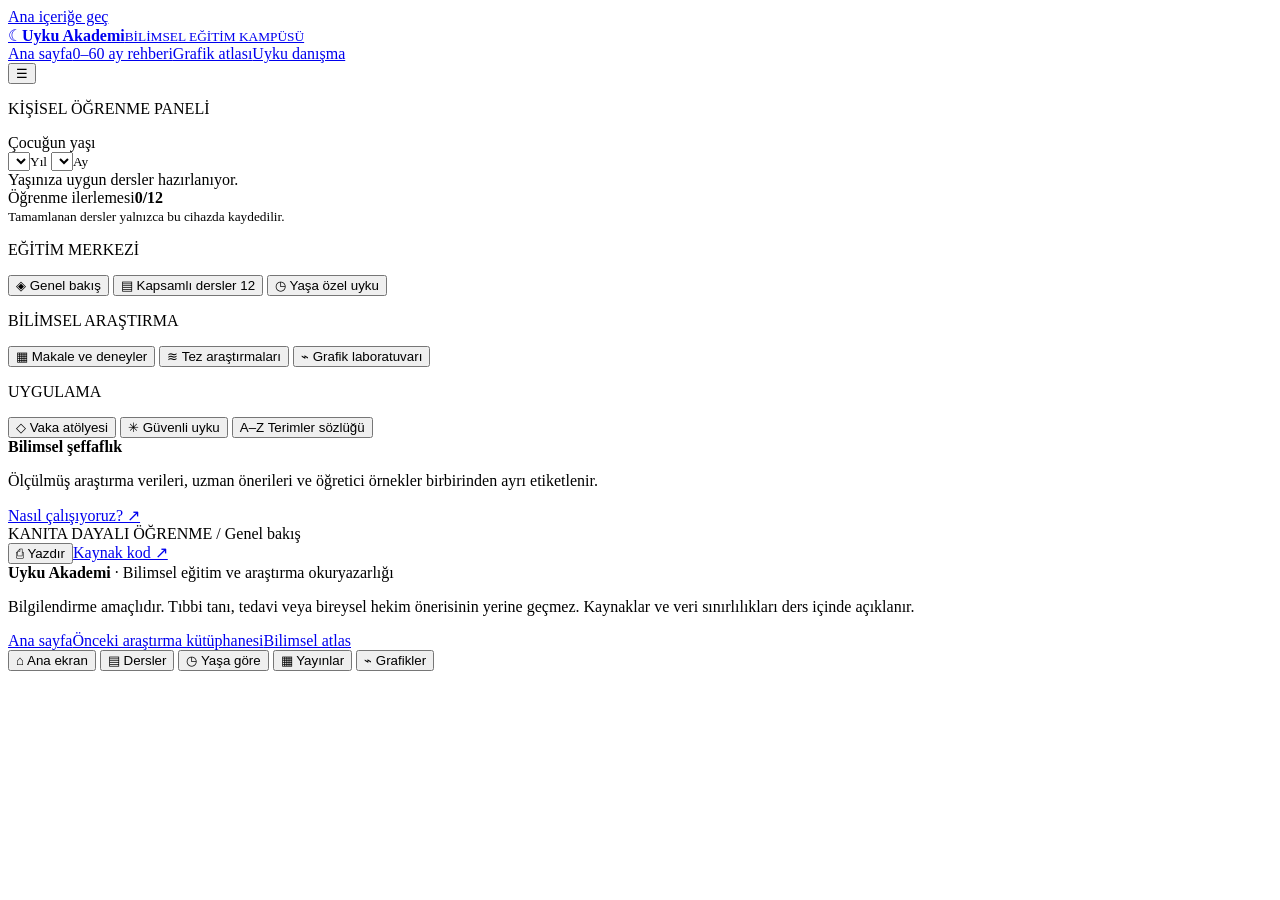
==== akademi.html @ 30a5fabc "Create accessible scientific sleep academy app shell and navigation" ====
<!doctype html>
<html lang="tr">
<head>
<meta charset="utf-8">
<meta name="viewport" content="width=device-width,initial-scale=1">
<meta name="theme-color" content="#153c49">
<meta name="description" content="Uyku Akademi: 0–60 ay bilimsel bebek ve çocuk uyku eğitimi. Yaşa özel dersler, deneyler, tezler, kaynaklı veri grafikleri ve uygulama laboratuvarı.">
<title>Uyku Akademi | Bilimsel Eğitim Kampüsü</title>
<link rel="stylesheet" href="assets/akademi.css">
<script src="assets/akademi.js" defer></script>
</head>
<body>
<a href="#main" class="skip">Ana içeriğe geç</a>
<header class="site-header">
 <div class="header-inner">
  <a class="brand" href="index.html" aria-label="Uyku Akademi ana sayfa"><span class="brand-emblem" aria-hidden="true">☾</span><span><strong>Uyku Akademi</strong><small>BİLİMSEL EĞİTİM KAMPÜSÜ</small></span></a>
  <nav class="header-links" aria-label="Diğer sayfalar"><a href="index.html">Ana sayfa</a><a href="yas-egitimi.html">0–60 ay rehberi</a><a href="atlas.html">Grafik atlası</a><a href="danisma.html">Uyku danışma</a></nav>
  <button class="mobile-menu btn-icon" id="menuToggle" type="button" aria-controls="sidePanel" aria-expanded="false" aria-label="Eğitim menüsünü aç">☰</button>
 </div>
</header>
<div class="site-shell">
 <aside class="sidebar" id="sidePanel">
  <div class="sidebar-in">
   <p class="eyebrow">KİŞİSEL ÖĞRENME PANELİ</p>
   <label for="ageYears" class="field-label">Çocuğun yaşı</label>
   <div class="age-inputs">
    <span><select id="ageYears" aria-label="Yıl seçiniz"></select><small>Yıl</small></span>
    <span><select id="ageMonths" aria-label="Ay seçiniz"></select><small>Ay</small></span>
   </div>
   <div class="age-result" id="ageSummary" aria-live="polite">Yaşınıza uygun dersler hazırlanıyor.</div>
   <div class="progress-card">
    <div class="between"><span>Öğrenme ilerlemesi</span><b id="progressText">0/12</b></div>
    <div class="progress-track"><div id="progressFill"></div></div>
    <small>Tamamlanan dersler yalnızca bu cihazda kaydedilir.</small>
   </div>
   <div class="side-nav" role="navigation" aria-label="Eğitim kampüsü bölümleri">
    <p class="side-label">EĞİTİM MERKEZİ</p>
    <button class="side-link active" data-view="home" type="button"><span class="nav-icon">◈</span> Genel bakış</button>
    <button class="side-link" data-view="courses" type="button"><span class="nav-icon">▤</span> Kapsamlı dersler <span class="side-count">12</span></button>
    <button class="side-link" data-view="age" type="button"><span class="nav-icon">◷</span> Yaşa özel uyku</button>
    <p class="side-label">BİLİMSEL ARAŞTIRMA</p>
    <button class="side-link" data-view="papers" type="button"><span class="nav-icon">▦</span> Makale ve deneyler</button>
    <button class="side-link" data-view="theses" type="button"><span class="nav-icon">≋</span> Tez araştırmaları</button>
    <button class="side-link" data-view="lab" type="button"><span class="nav-icon">⌁</span> Grafik laboratuvarı</button>
    <p class="side-label">UYGULAMA</p>
    <button class="side-link" data-view="cases" type="button"><span class="nav-icon">◇</span> Vaka atölyesi</button>
    <button class="side-link" data-view="safety" type="button"><span class="nav-icon">✳</span> Güvenli uyku</button>
    <button class="side-link" data-view="glossary" type="button"><span class="nav-icon">A–Z</span> Terimler sözlüğü</button>
   </div>
   <div class="sidebar-help"><b>Bilimsel şeffaflık</b><p>Ölçülmüş araştırma verileri, uzman önerileri ve öğretici örnekler birbirinden ayrı etiketlenir.</p><a href="#bilimsel-ilkeler" id="principlesLink">Nasıl çalışıyoruz? ↗</a></div>
  </div>
 </aside>
 <main class="main" id="main" tabindex="-1">
  <div class="topbar">
   <div><span class="topbar-dot"></span> KANITA DAYALI ÖĞRENME <span class="topbar-sep">/</span> <span id="crumb">Genel bakış</span></div>
   <div class="topbar-actions"><button type="button" id="printPage" class="text-action" title="Görünen bölümü yazdır">⎙ Yazdır</button><a class="text-action" href="https://github.com/Serdarza/uyku-akademi" target="_blank" rel="noopener noreferrer">Kaynak kod ↗</a></div>
  </div>
  <div id="content" aria-live="polite"></div>
  <footer class="footer"><div><strong>Uyku Akademi</strong> · Bilimsel eğitim ve araştırma okuryazarlığı</div><p>Bilgilendirme amaçlıdır. Tıbbi tanı, tedavi veya bireysel hekim önerisinin yerine geçmez. Kaynaklar ve veri sınırlılıkları ders içinde açıklanır.</p><div class="footer-links"><a href="index.html">Ana sayfa</a><a href="makale-akademisi.html">Önceki araştırma kütüphanesi</a><a href="atlas.html">Bilimsel atlas</a></div></footer>
 </main>
</div>
<div class="mobile-bottom" aria-label="Hızlı erişim">
<button data-view="home" type="button">⌂ <span>Ana ekran</span></button>
<button data-view="courses" type="button">▤ <span>Dersler</span></button>
<button data-view="age" type="button">◷ <span>Yaşa göre</span></button>
<button data-view="papers" type="button">▦ <span>Yayınlar</span></button>
<button data-view="lab" type="button">⌁ <span>Grafikler</span></button>
</div>
<noscript>Bu eğitim uygulamasının etkileşimli bölümlerini kullanmak için JavaScript açık olmalıdır. <a href="index.html">Ana sayfaya dönün.</a></noscript>
</body>
</html>
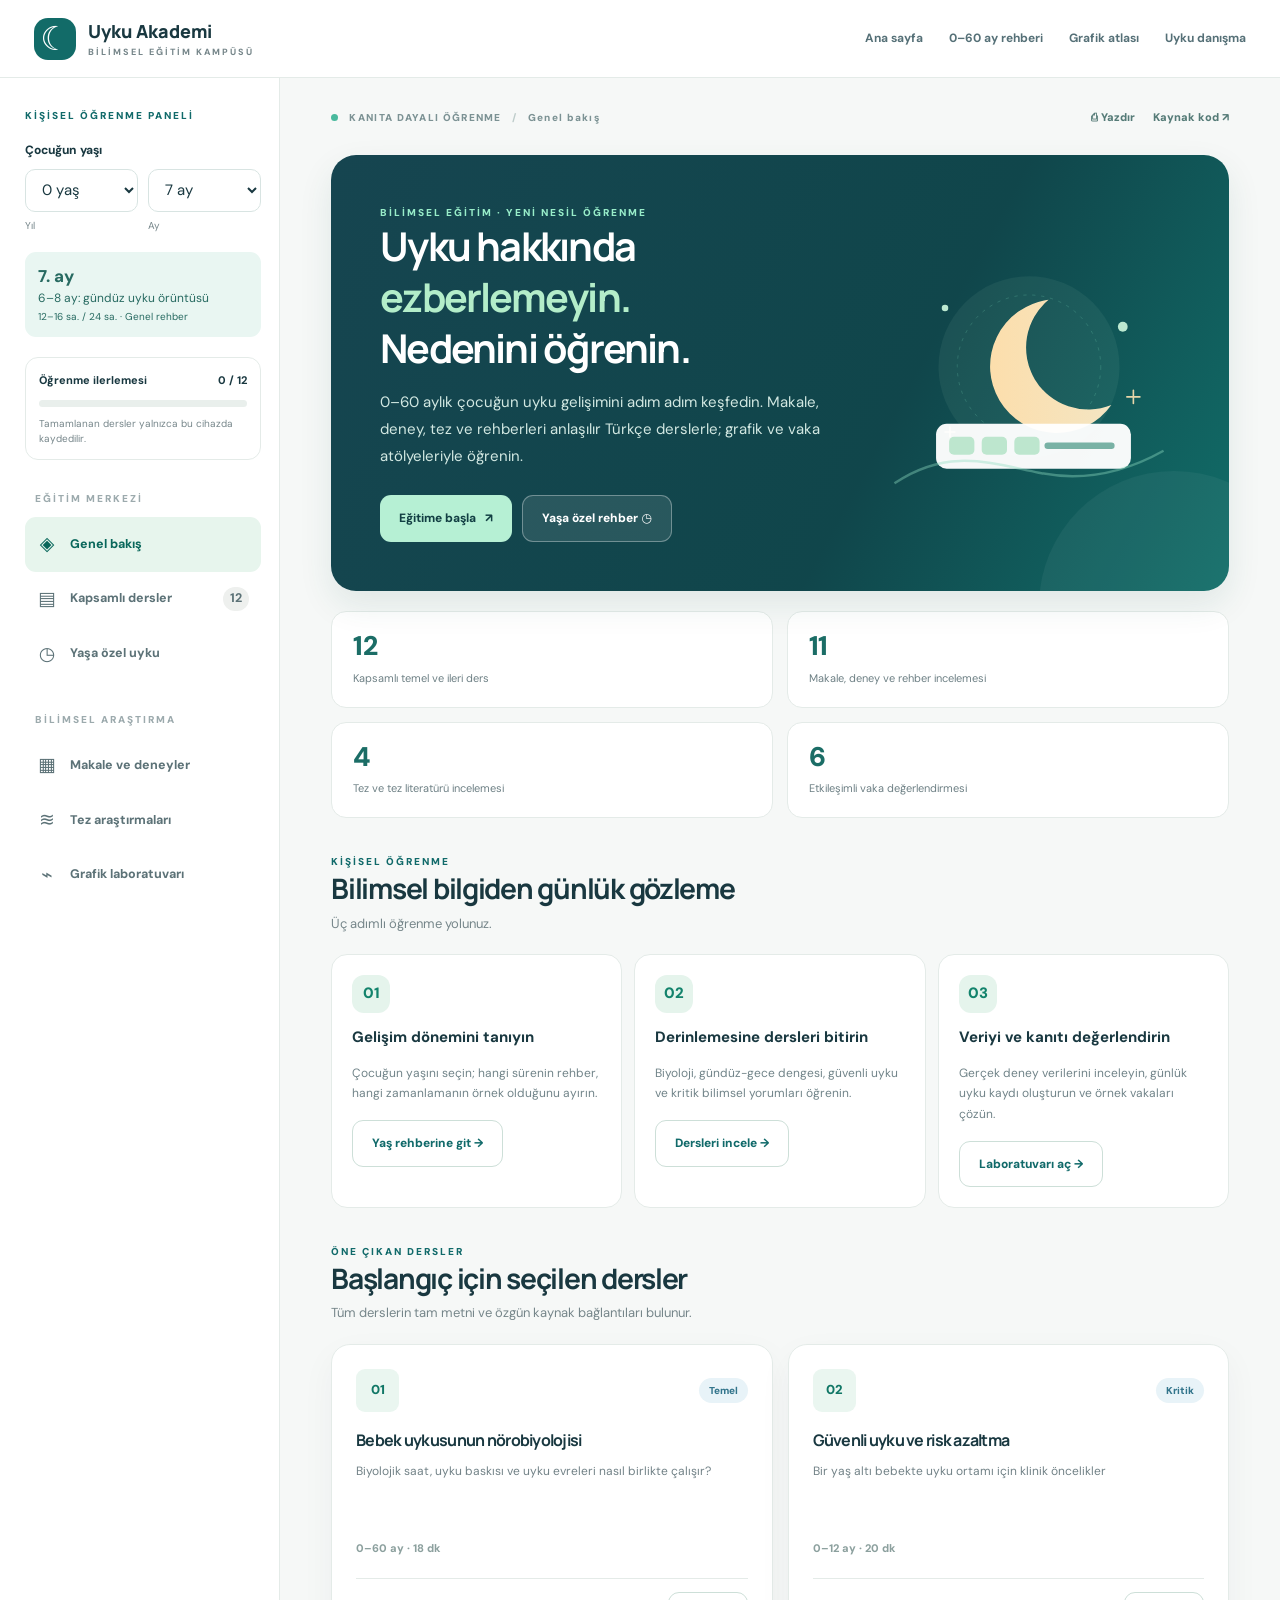
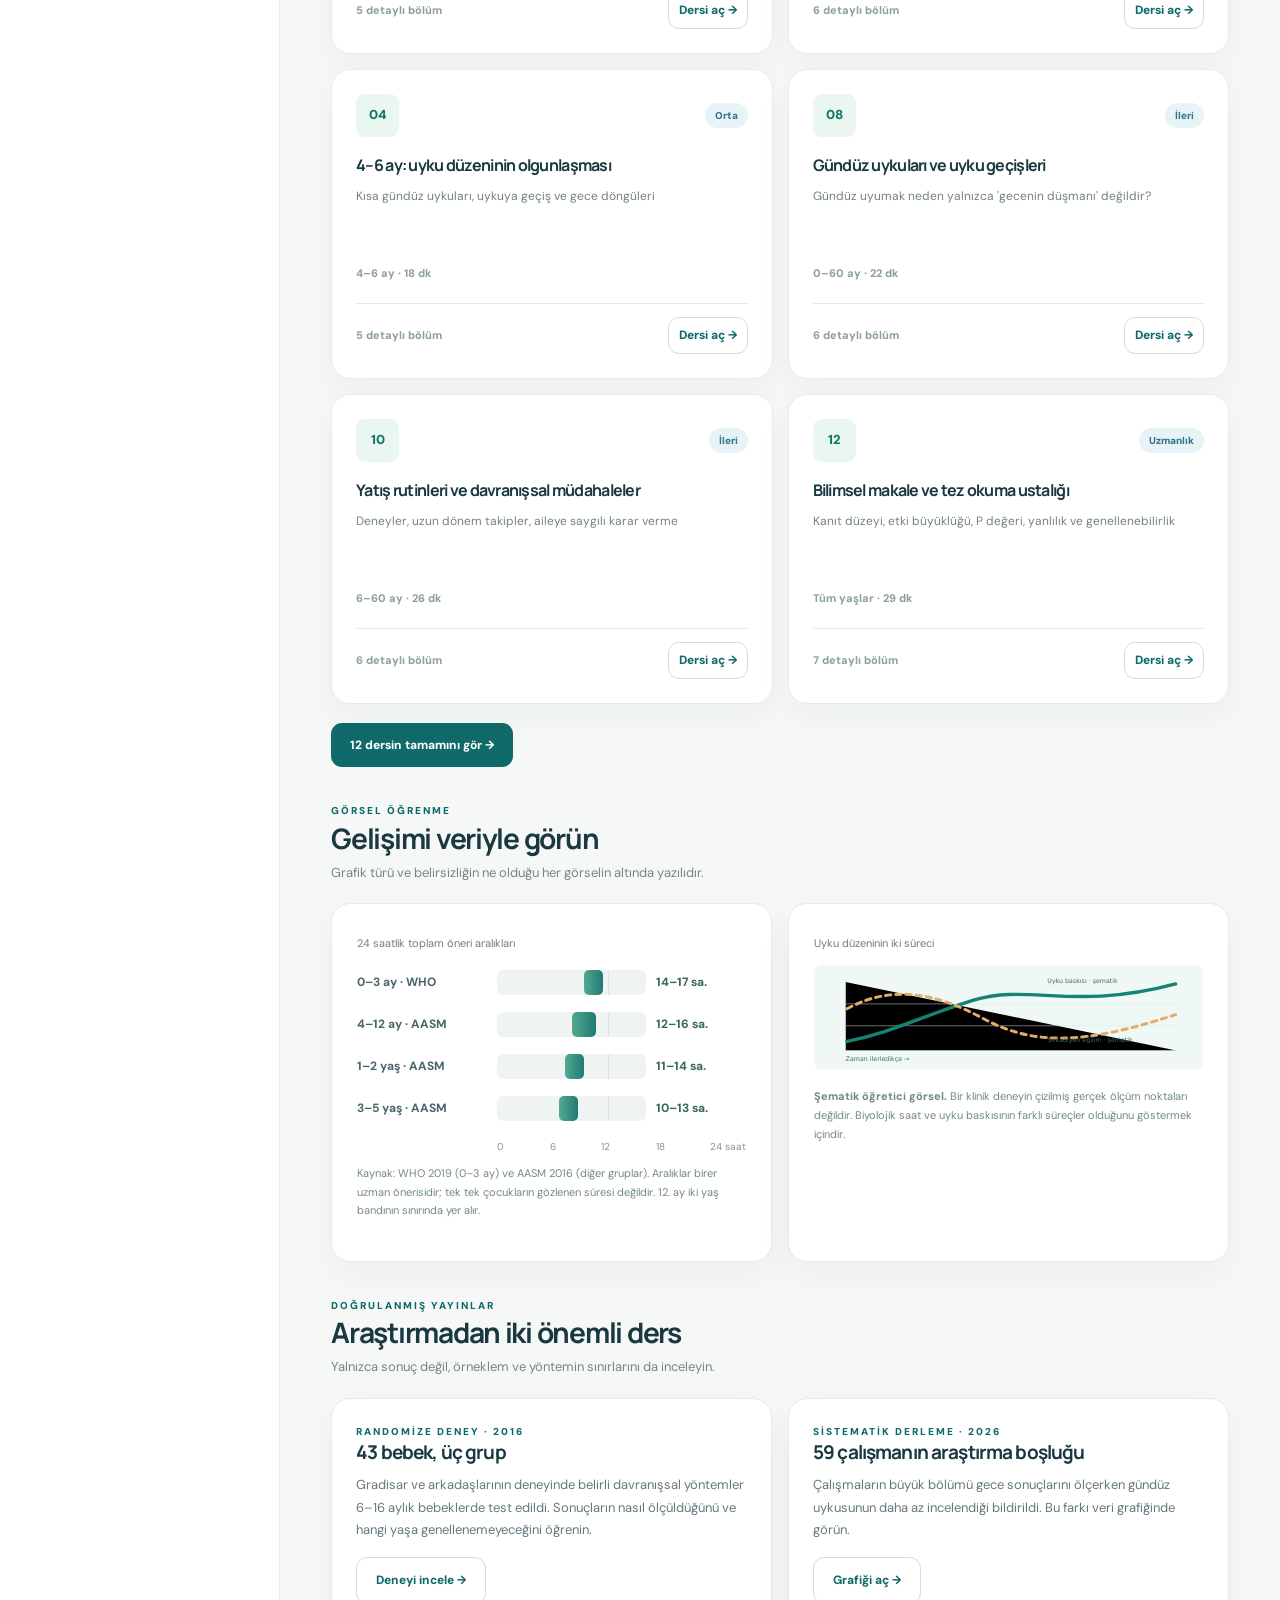
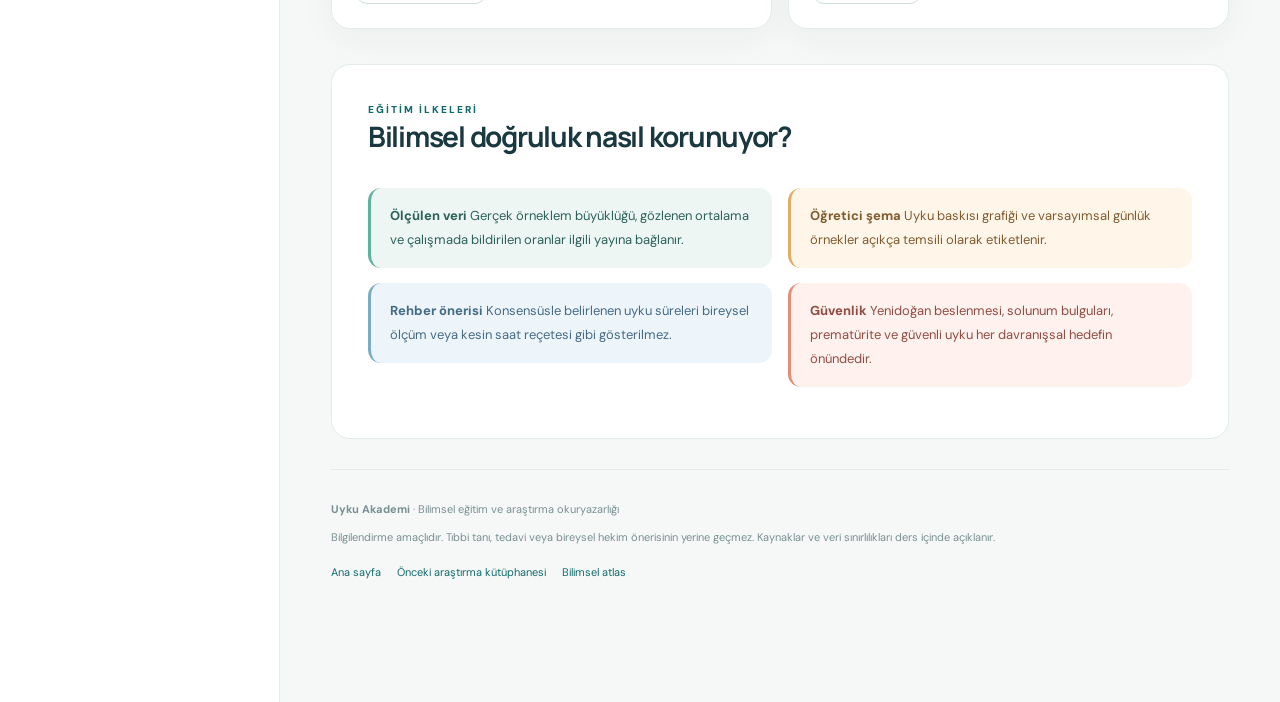
==== commit 15fc6915: "Load source-grounded curriculum before academy UI application" ====
--- a/akademi.html
+++ b/akademi.html
@@ -7,6 +7,7 @@
 <meta name="description" content="Uyku Akademi: 0–60 ay bilimsel bebek ve çocuk uyku eğitimi. Yaşa özel dersler, deneyler, tezler, kaynaklı veri grafikleri ve uygulama laboratuvarı.">
 <title>Uyku Akademi | Bilimsel Eğitim Kampüsü</title>
 <link rel="stylesheet" href="assets/akademi.css">
+<script src="assets/akademi-data.js" defer></script>
 <script src="assets/akademi.js" defer></script>
 </head>
 <body>
--- a/assets/akademi.css
+++ b/assets/akademi.css
@@ -0,0 +1,9 @@
+@import url('https://fonts.googleapis.com/css2?family=DM+Sans:wght@400;500;600;700;800&family=Manrope:wght@400;500;600;700;800&display=swap');
+:root{--bg:#f6f8f7;--surface:#fff;--ink:#193840;--body:#4c6269;--muted:#76868a;--primary:#116a6a;--primarydark:#0c4b4c;--mint:#e7f6ef;--aqua:#eff8f8;--border:#e4ebe8;--gold:#e0a34f;--rose:#f9edeb;--shadow:0 12px 35px rgba(17,54,59,.045);--radius:19px}
+*{box-sizing:border-box}html{scroll-behavior:smooth}body{margin:0;min-height:100vh;background:var(--bg);color:var(--ink);font:15px/1.72 'DM Sans',system-ui,-apple-system,sans-serif}button,input,select,textarea{font:inherit}button{cursor:pointer}a{color:var(--primary)}a:hover{color:var(--primarydark)}h1,h2,h3,h4{font-family:Manrope,'DM Sans',sans-serif;letter-spacing:-.045em;line-height:1.28}h1{font-size:clamp(31px,3.1vw,46px);margin:0 0 16px}h2{font-size:clamp(23px,2.2vw,29px);margin:0 0 14px}h3{font-size:19px;margin:0 0 10px}h4{font-size:16px;margin:0 0 9px}p{margin:9px 0 16px}strong,b{font-weight:750}.skip{position:absolute;top:-100px;left:12px;z-index:100;padding:12px;background:#fff}.skip:focus{top:10px}.site-header{height:78px;background:white;border-bottom:1px solid var(--border);position:sticky;top:0;z-index:40}.header-inner{height:100%;max-width:1680px;margin:auto;display:flex;align-items:center;justify-content:space-between;padding:0 34px;gap:20px}.brand{display:flex;align-items:center;gap:12px;color:var(--ink);text-decoration:none}.brand-emblem{display:grid;place-items:center;width:42px;height:42px;border-radius:14px;background:#126b68;color:white;font-size:33px;line-height:1}.brand strong,.brand small{display:block;line-height:1.25}.brand strong{font:800 18px Manrope}.brand small{font-size:9px;letter-spacing:2px;font-weight:800;color:var(--muted);margin-top:4px}.header-links{display:flex;gap:26px}.header-links a{color:#557077;text-decoration:none;font-size:12px;font-weight:700}.header-links a:hover{color:var(--primary)}.mobile-menu{display:none}.site-shell{max-width:1680px;margin:auto;display:grid;grid-template-columns:280px minmax(0,1fr);min-height:calc(100vh - 78px)}.sidebar{border-right:1px solid var(--border);background:#fff}.sidebar-in{position:sticky;top:79px;max-height:calc(100vh - 80px);overflow-y:auto;padding:28px 18px 28px 25px;scrollbar-width:thin}.eyebrow,.side-label,.kicker{font-size:10px;letter-spacing:2px;font-weight:850;text-transform:uppercase;color:var(--primary)}.eyebrow{margin:0 0 16px}.side-label{color:#9caaad;margin:30px 10px 10px}.field-label{font-size:12px;font-weight:800;display:block;margin-bottom:8px}.age-inputs{display:flex;gap:10px}.age-inputs span{flex:1}.age-inputs select,.input,.select,.textarea{width:100%;background:#fff;border:1px solid #d8e4e2;border-radius:10px;min-height:43px;padding:9px 12px;color:var(--ink)}.age-inputs small{font-size:10px;color:var(--muted)}select:focus,input:focus,textarea:focus,button:focus-visible,a:focus-visible{outline:3px solid #8dd2bb;outline-offset:2px}.age-result{margin-top:14px;padding:12px 13px;background:#e9f6f2;border-radius:11px;color:#276a61;font-size:12px;line-height:1.5}.age-result b{font-size:17px}.progress-card{margin-top:20px;border:1px solid var(--border);border-radius:13px;padding:13px}.between{display:flex;align-items:center;justify-content:space-between;gap:8px}.progress-card .between{font-size:11px;font-weight:800}.progress-card small{display:block;color:var(--muted);font-size:10px;margin-top:9px;line-height:1.5}.progress-track{height:7px;background:#e9efec;border-radius:20px;overflow:hidden;margin-top:10px}.progress-track>div{height:100%;width:0;background:#198877;border-radius:20px;transition:width .25s}.side-link{display:flex;width:100%;background:transparent;border:0;border-radius:11px;padding:11px 12px;color:#5c7277;text-align:left;align-items:center;gap:13px;font-size:12.5px;font-weight:750;transition:.15s}.side-link:hover{background:#f4f8f7}.side-link.active{background:#e7f5ed;color:#09675b}.nav-icon{font-size:19px;font-weight:500;width:20px;text-align:center}.side-count{margin-left:auto;background:#eef0ee;padding:1px 7px;border-radius:20px}.sidebar-help{border-radius:14px;background:#f5f8f6;border:1px solid var(--border);margin:28px 5px 4px;padding:17px;font-size:11px}.sidebar-help p{color:var(--muted)}.sidebar-help a{font-weight:800;text-decoration:none}.main{min-width:0;padding:0 clamp(22px,4vw,64px)}.topbar{padding:27px 0 25px;display:flex;align-items:center;justify-content:space-between;gap:15px;color:#7c9294;font-size:10px;letter-spacing:1.3px;font-weight:850}.topbar-dot{display:inline-block;width:7px;height:7px;border-radius:50%;background:#49b99d;margin-right:8px}.topbar-sep{padding:0 7px;color:#bdccca}.topbar-actions{display:flex;gap:18px}.text-action{border:0;background:none;font-size:11px;letter-spacing:0;text-decoration:none;color:#557b77;padding:3px 0}.hero{position:relative;display:grid;grid-template-columns:minmax(0,1.2fr) minmax(240px,.8fr);gap:25px;overflow:hidden;border-radius:25px;background:linear-gradient(118deg,#164550,#10464b 62%,#116d68);min-height:340px;padding:clamp(27px,4vw,49px);color:white;box-shadow:0 14px 34px #194e4c19}.hero .kicker{color:#98edc9}.hero h1{max-width:680px}.hero p{color:#d2e8e2;max-width:610px;line-height:1.8}.hero-buttons{display:flex;flex-wrap:wrap;gap:10px;margin-top:25px}.btn{border:0;border-radius:11px;display:inline-flex;justify-content:center;align-items:center;gap:9px;padding:12px 19px;font-weight:800;font-size:12px;min-height:44px;transition:transform .1s,background .15s;text-decoration:none}.btn:hover{transform:translateY(-1px)}.btn-primary{background:#b6f0d4;color:#123f43}.btn-light{background:#ffffff19;color:white;border:1px solid #ffffff55}.btn-dark{background:var(--primary);color:white}.btn-line{border:1px solid #cddfd8;color:var(--primary);background:white}.hero-art{display:flex;align-items:center;justify-content:center;position:relative;min-height:230px}.hero-art svg{width:min(100%,350px);height:auto}.hero .circle-deco{position:absolute;width:270px;height:270px;right:-80px;bottom:-150px;background:#ffffff0c;border-radius:50%}.section{margin:35px 0}.section-heading{display:flex;align-items:end;justify-content:space-between;gap:16px;margin:0 0 19px}.section-heading p{color:var(--muted);margin:6px 0 0;font-size:13px}.section-heading h2{margin:0}.view-caption{color:var(--muted);font-size:13px;max-width:900px}.cards{display:grid;grid-template-columns:repeat(3,minmax(0,1fr));gap:15px}.card,.paper-card,.reading-panel,.chart-panel,.mini-card,.question-card{background:white;border:1px solid var(--border);border-radius:var(--radius);box-shadow:var(--shadow)}.card{padding:24px;position:relative;min-width:0;transition:border-color .15s,transform .15s}.card:hover{border-color:#aad1c6;transform:translateY(-2px)}.course-num{display:inline-flex;border-radius:9px;align-items:center;justify-content:center;width:43px;height:43px;background:#eaf6f0;color:#117766;font-size:13px;font-weight:850}.course-card h3{font-size:16px;margin:18px 0 10px}.course-card p{font-size:12px;color:#728287;line-height:1.85;min-height:63px}.course-foot{border-top:1px solid var(--border);margin-top:20px;padding-top:13px;display:flex;justify-content:space-between;align-items:center}.course-foot .btn{padding:7px 10px;min-height:34px}.tag{display:inline-block;background:#eaf5ef;color:#166f62;border-radius:100px;font-size:10px;font-weight:850;padding:4px 10px}.tag.amber{background:#fbf1dc;color:#946325}.tag.blue{background:#e8f3f8;color:#33758c}.tag.rose{background:#fdf0eb;color:#af6658}.card-kicker{font-size:11px;color:#8ca09e;font-weight:800}.mini-metrics{display:grid;grid-template-columns:repeat(4,minmax(0,1fr));gap:14px;margin-top:20px}.metric{background:white;border:1px solid var(--border);border-radius:15px;padding:19px 21px}.metric .num{font-size:27px;line-height:1.1;color:#1b6d66;font-weight:850;letter-spacing:-.6px}.metric .label{font-size:11px;color:#6e8085;margin-top:8px}.content-card{background:white;border:1px solid var(--border);border-radius:var(--radius);padding:clamp(18px,2.8vw,36px);margin-bottom:17px}.content-card>h2{margin-top:0}.lead{font-size:15px;color:#596d72;line-height:1.95}.notice{border-radius:13px;padding:16px 19px;background:#edf6f3;color:#2c6259;font-size:13px;line-height:1.85;border-left:3px solid #60b19d;margin:15px 0}.notice.warning{background:#fff6e9;border-color:#e4ac65;color:#805b2e}.notice.danger{background:#fff1ed;border-color:#e38c78;color:#914c43}.notice.info{background:#eef5fa;border-color:#79acc5;color:#456b85}.split{display:grid;grid-template-columns:repeat(2,minmax(0,1fr));gap:16px}.reading-panel{padding:24px;min-width:0}.reading-panel p{font-size:13px;color:#65797f}.list-clean{list-style:none;padding:0;margin:10px 0}.list-clean li{padding:8px 0 8px 22px;position:relative;font-size:13px;color:#526b71}.list-clean li:before{content:'✓';position:absolute;left:1px;color:#22927c;font-weight:850}.section-intro{font-size:13px;line-height:1.9;color:#6f8184}.lesson-layout{display:grid;grid-template-columns:minmax(0,1fr) 240px;gap:23px}.reading-body{min-width:0}.reading-body p{font-size:14px;color:#536b70;line-height:2}.reading-body h3{font-size:20px;margin:30px 0 12px}.reading-body h4{margin:18px 0 10px}.reader-section{padding-top:15px;margin:18px 0 30px;border-top:1px solid var(--border)}.reader-aside{position:sticky;top:104px;align-self:start}.toc{border-radius:15px;background:white;border:1px solid var(--border);padding:18px}.toc h4{font-size:12px;margin:0 0 12px}.toc a{display:block;text-decoration:none;font-size:12px;color:#668086;padding:8px 0;border-top:1px solid #f0f3f2}.toc a:hover{color:var(--primary)}.source-link{display:flex;align-items:center;justify-content:space-between;gap:12px;border:1px solid var(--border);border-radius:10px;padding:12px 15px;text-decoration:none;font-size:12px;font-weight:750;background:white;margin:8px 0}.source-link:hover{background:#f5fbf8}.crumb-link{border:0;background:none;font-weight:750;font-size:12px;color:var(--primary);padding:0;margin-bottom:17px}.article-meta{display:flex;flex-wrap:wrap;gap:10px;align-items:center;font-size:11px;color:#72868a;margin:8px 0 17px}.article-meta>span{padding:4px 0}.explain-item{padding:19px 0;border-top:1px solid var(--border)}.explain-item:first-child{border:0}.explain-item h3{font-size:17px}.explain-item p{font-size:13px;line-height:1.94;color:#587077}.reading-tools{display:flex;gap:10px;flex-wrap:wrap;margin-top:24px}.visual-card{overflow:hidden;border-radius:17px;padding:20px;background:#edf6f3;margin:20px 0}.visual-card svg{width:100%;height:auto;display:block;max-height:270px}.chart-panel{padding:25px}.chart-panel .caption,.caption{font-size:11px;color:#73888a;line-height:1.7}.chart-row{display:grid;grid-template-columns:130px 1fr 90px;align-items:center;gap:10px;margin:17px 0}.chart-row label{font-size:12px;font-weight:700;color:#47656b}.bar-bg{height:20px;background:#e9f1ef;border-radius:6px;position:relative;overflow:hidden}.bar-fill{height:100%;background:#298a7a;border-radius:6px}.bar-fill.gold{background:#d7ae72}.bar-fill.blue{background:#6aa7b3}.chart-row b{font-size:12px;color:#38665c}.axis{display:flex;justify-content:space-between;font-size:10px;color:#829795;margin-left:140px}.range-bg{height:25px;border-radius:6px;background:repeating-linear-gradient(90deg,#eff4f2 0,#eff4f2 24.7%,#d9e7e2 24.8%,#d9e7e2 25%);position:relative;overflow:hidden}.range-mark{height:100%;position:absolute;top:0;border-radius:5px;background:linear-gradient(90deg,#55a992,#207a73)}.study-card{padding:25px;border:1px solid var(--border);background:white;border-radius:17px;margin:16px 0}.study-card h3{font-size:19px;margin:10px 0}.study-card .study-meta{display:flex;gap:8px;flex-wrap:wrap;color:#778a90;font-size:11px;margin-bottom:13px}.study-card .study-intro{color:#5b7077;font-size:13px;line-height:1.85}.study-card details{border-top:1px solid var(--border);padding:12px 0}.study-card summary{cursor:pointer;font-size:13px;font-weight:850}.study-card details p{font-size:13px;color:#536c72}.tagline{margin:5px 0 12px;font-size:11px;color:#6b807e}.study-foot{display:flex;justify-content:space-between;gap:12px;align-items:center;flex-wrap:wrap;margin-top:12px}.study-foot a{font-size:12px;font-weight:800}.filters{display:flex;gap:10px;flex-wrap:wrap;align-items:center}.filters .input{flex:1;min-width:170px}.filters .select{width:auto;min-width:190px}.pill-note{font-size:10px;color:#758987}.step-list{display:grid;grid-template-columns:repeat(3,minmax(0,1fr));gap:12px}.step-item{border:1px solid var(--border);padding:20px;border-radius:16px;background:white}.step-item strong{display:block;margin:12px 0;font-size:15px}.step-item p{font-size:12px;color:#718489}.step-index{display:inline-grid;place-items:center;width:38px;height:38px;border-radius:12px;background:#e5f4ec;color:#13836c;font-weight:850}.tabs{display:flex;gap:7px;flex-wrap:wrap;margin:0 0 18px}.tabs button{padding:9px 15px;border:1px solid var(--border);background:white;border-radius:10px;font-size:12px;color:#577378;font-weight:750}.tabs button.active{background:#1b756d;color:white;border-color:#1b756d}.quiz-options button{display:block;width:100%;text-align:left;margin:8px 0;border-radius:10px;border:1px solid #d9e7e4;padding:11px 14px;background:white;color:#44666b;font-size:12px}.quiz-options button:hover{background:#eef8f3}.quiz-options button.active{border-color:#137967;background:#e4f4ed}.quiz-feedback{padding:14px;background:#eff8f3;border-radius:10px;margin-top:11px;font-size:12px;color:#265a54}.case-controls{display:grid;grid-template-columns:repeat(2,minmax(0,1fr));gap:10px}.case-controls label{font-size:12px;font-weight:800;display:block}.case-controls select{margin-top:7px}.dialog-result{margin:20px 0;border:1px solid var(--border);border-radius:15px;overflow:hidden}.dialog-result .item{padding:20px;border-bottom:1px solid var(--border)}.dialog-result .item:last-child{border:0}.item h3{font-size:15px}.item p{font-size:13px;line-height:1.9;color:#627b7b}.article-callout{background:#fbfaf5;border:1px solid #efe6d6;border-radius:17px;padding:24px;margin:16px 0}.article-callout h3{font-size:18px}.mini-tag{display:block;font-weight:800;color:#207d6e;font-size:10px;letter-spacing:1.3px}.age-timeline{display:grid;grid-template-columns:repeat(5,minmax(0,1fr));gap:5px}.age-timeline button{border:1px solid #dfebe7;background:white;border-radius:9px;padding:12px 5px;color:#42746e;font-size:11px;font-weight:850}.age-timeline button.active{background:#1c7e71;color:white}.data-status{display:flex;gap:8px;align-items:center;font-size:11px;color:#4b8972;font-weight:800}.data-status:before{content:'';width:7px;height:7px;background:#4cba94;border-radius:50%}.inline-svg{max-width:100%;height:auto}.form-grid{display:grid;grid-template-columns:repeat(3,minmax(0,1fr));gap:12px}.form-grid label{font-size:12px;font-weight:800}.form-grid input,.form-grid select{display:block;margin-top:7px;width:100%;border:1px solid #d9e5e1;padding:11px 12px;border-radius:10px;background:white}.log-table{width:100%;border-collapse:collapse;font-size:12px}.log-table th,.log-table td{text-align:left;border-bottom:1px solid var(--border);padding:12px 10px}.log-table th{color:#6f8588}.empty-state{padding:35px 20px;text-align:center;background:#f3f8f6;border-radius:15px;color:#65817e}.glossary-item{padding:17px 0;border-top:1px solid var(--border)}.glossary-item b{display:block;font-size:15px}.glossary-item p{font-size:12px;color:#647a7f}.faq{border:1px solid var(--border);border-radius:12px;padding:16px 18px;background:white;margin:9px 0}.faq summary{cursor:pointer;font-weight:800;font-size:13px}.faq p{font-size:13px;color:#62787e}.result-meter{height:16px;background:#eaf0ec;border-radius:99px;position:relative;margin:24px 0 7px}.result-meter .expected{position:absolute;top:0;height:100%;background:#a6dcc9;border-radius:99px}.result-meter .recorded{position:absolute;top:-7px;width:4px;height:30px;background:#1e6473;z-index:1;border-radius:4px}.source-footnote{color:#718889;font-size:11px}.footer{border-top:1px solid var(--border);padding:30px 0 120px;color:#799092;font-size:11px;margin-top:30px}.footer p{font-size:11px}.footer-links{display:flex;gap:16px;flex-wrap:wrap}.footer-links a{font-size:11px;text-decoration:none}.mobile-bottom{display:none}.hidden{display:none!important}.mt0{margin-top:0}.mt12{margin-top:12px}.mt20{margin-top:20px}.mb0{margin-bottom:0}.mb20{margin-bottom:20px}.text-small{font-size:12px!important}.muted{color:var(--muted)}.divider{height:1px;background:var(--border);margin:22px 0}.badge-source{display:inline-flex;padding:5px 10px;border-radius:10px;background:#f6f2e7;color:#866c42;font-size:10px;font-weight:850}.muted-link{font-size:12px;font-weight:800;text-decoration:none}.chart-legend{display:flex;gap:16px;flex-wrap:wrap;font-size:11px;color:#738887}.chart-legend i{display:inline-block;width:11px;height:11px;border-radius:3px;margin-right:5px}.btn-icon{border:0;border-radius:10px;background:#e9f5ed;color:#146a5b;padding:9px 12px;font-size:20px}.foot-note{border-top:1px solid var(--border);padding-top:15px;font-size:11px;color:#728685;margin-top:20px}
+@media(max-width:1300px){.cards{grid-template-columns:repeat(2,minmax(0,1fr))}.mini-metrics{grid-template-columns:repeat(2,minmax(0,1fr))}.hero{grid-template-columns:1.2fr .8fr}}
+@media(max-width:1050px){.header-links{display:none}.site-shell{grid-template-columns:232px minmax(0,1fr)}.sidebar-in{padding:21px 12px}.main{padding:0 20px}.hero{padding:28px}.hero-art{opacity:.85}.lesson-layout{grid-template-columns:1fr}.reader-aside{position:static;order:-1}.toc{display:none}}
+@media(max-width:770px){.site-header{height:65px}.header-inner{padding:0 16px}.brand strong{font-size:16px}.brand small{font-size:8px}.mobile-menu{display:block}.site-shell{display:block}.sidebar{display:none;position:fixed;z-index:50;top:65px;bottom:60px;left:0;width:min(90vw,350px);overflow:auto;box-shadow:8px 0 30px #163e3922}.sidebar.open{display:block}.sidebar-in{position:static;max-height:none}.main{padding:0 15px}.topbar{padding:20px 0;font-size:9px}.topbar-actions{gap:12px}.hero{grid-template-columns:1fr;padding:27px 24px;min-height:0}.hero-art{display:none}.hero h1{font-size:31px}.hero p{font-size:13px}.cards{grid-template-columns:1fr}.mini-metrics{grid-template-columns:repeat(2,minmax(0,1fr))}.split{grid-template-columns:1fr}.step-list{grid-template-columns:1fr}.section{margin:25px 0}.chart-row{grid-template-columns:83px 1fr 50px;gap:7px}.chart-row label,.chart-row b{font-size:10px}.axis{margin-left:89px}.form-grid{grid-template-columns:1fr}.case-controls{grid-template-columns:1fr}.age-timeline{grid-template-columns:repeat(5,minmax(0,1fr))}.mobile-bottom{display:grid;grid-template-columns:repeat(5,1fr);position:fixed;z-index:35;bottom:0;left:0;right:0;height:62px;background:white;border-top:1px solid var(--border);box-shadow:0 -4px 18px #23494510}.mobile-bottom button{border:0;background:white;color:#78908b;font-weight:800;font-size:18px;padding:5px 2px 4px}.mobile-bottom button span{display:block;font-size:9px}.mobile-bottom button.active{color:#176d62}.footer{padding-bottom:110px}}
+@media(max-width:390px){.topbar-actions a{display:none}.mini-metrics{grid-template-columns:1fr}.hero h1{font-size:27px}}
+@media print{.site-header,.sidebar,.mobile-bottom,.topbar-actions,.btn,.reading-tools,.toc{display:none!important}.site-shell{display:block}.main{padding:0}.content-card,.card{box-shadow:none;break-inside:avoid}.hero{color:black;background:white;border:1px solid #ccc}.hero p{color:#444}body{background:white}.footer{padding-bottom:0}}
+@media(prefers-reduced-motion:reduce){*{scroll-behavior:auto!important;transition:none!important}}
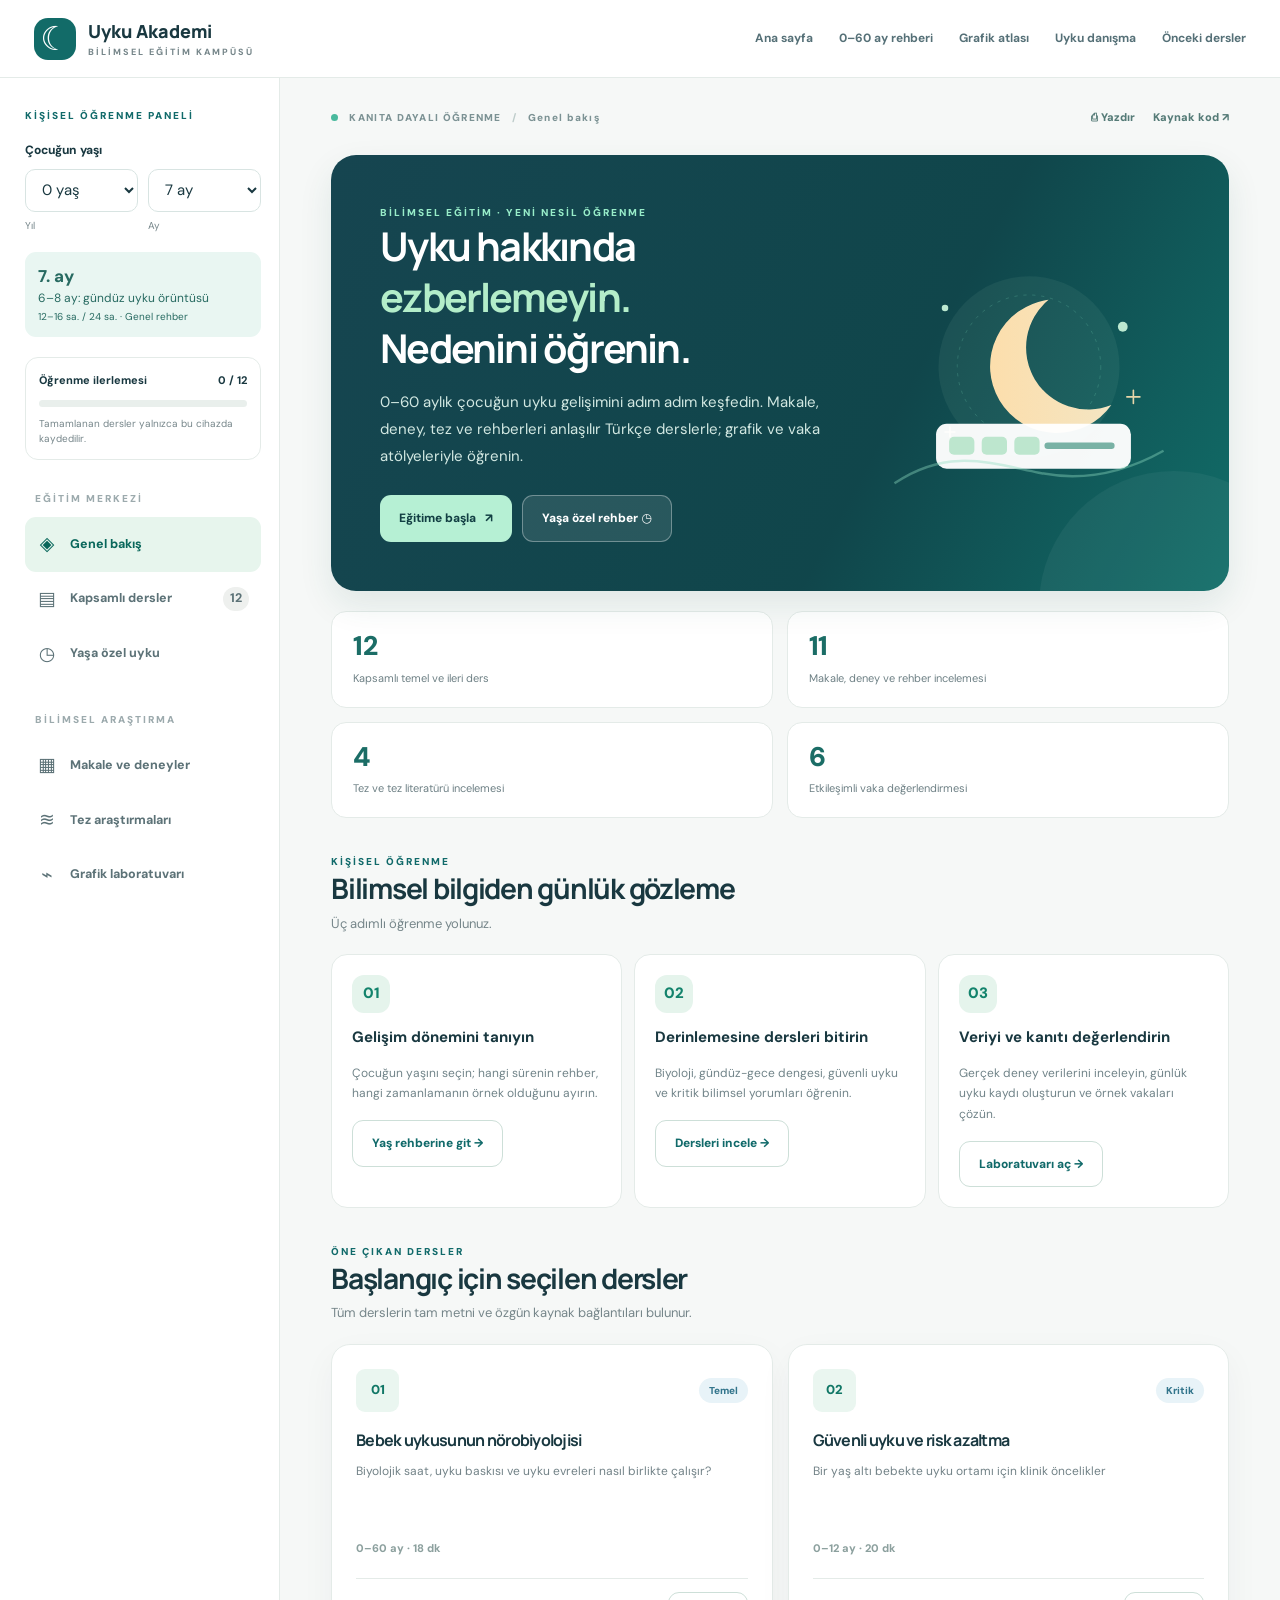
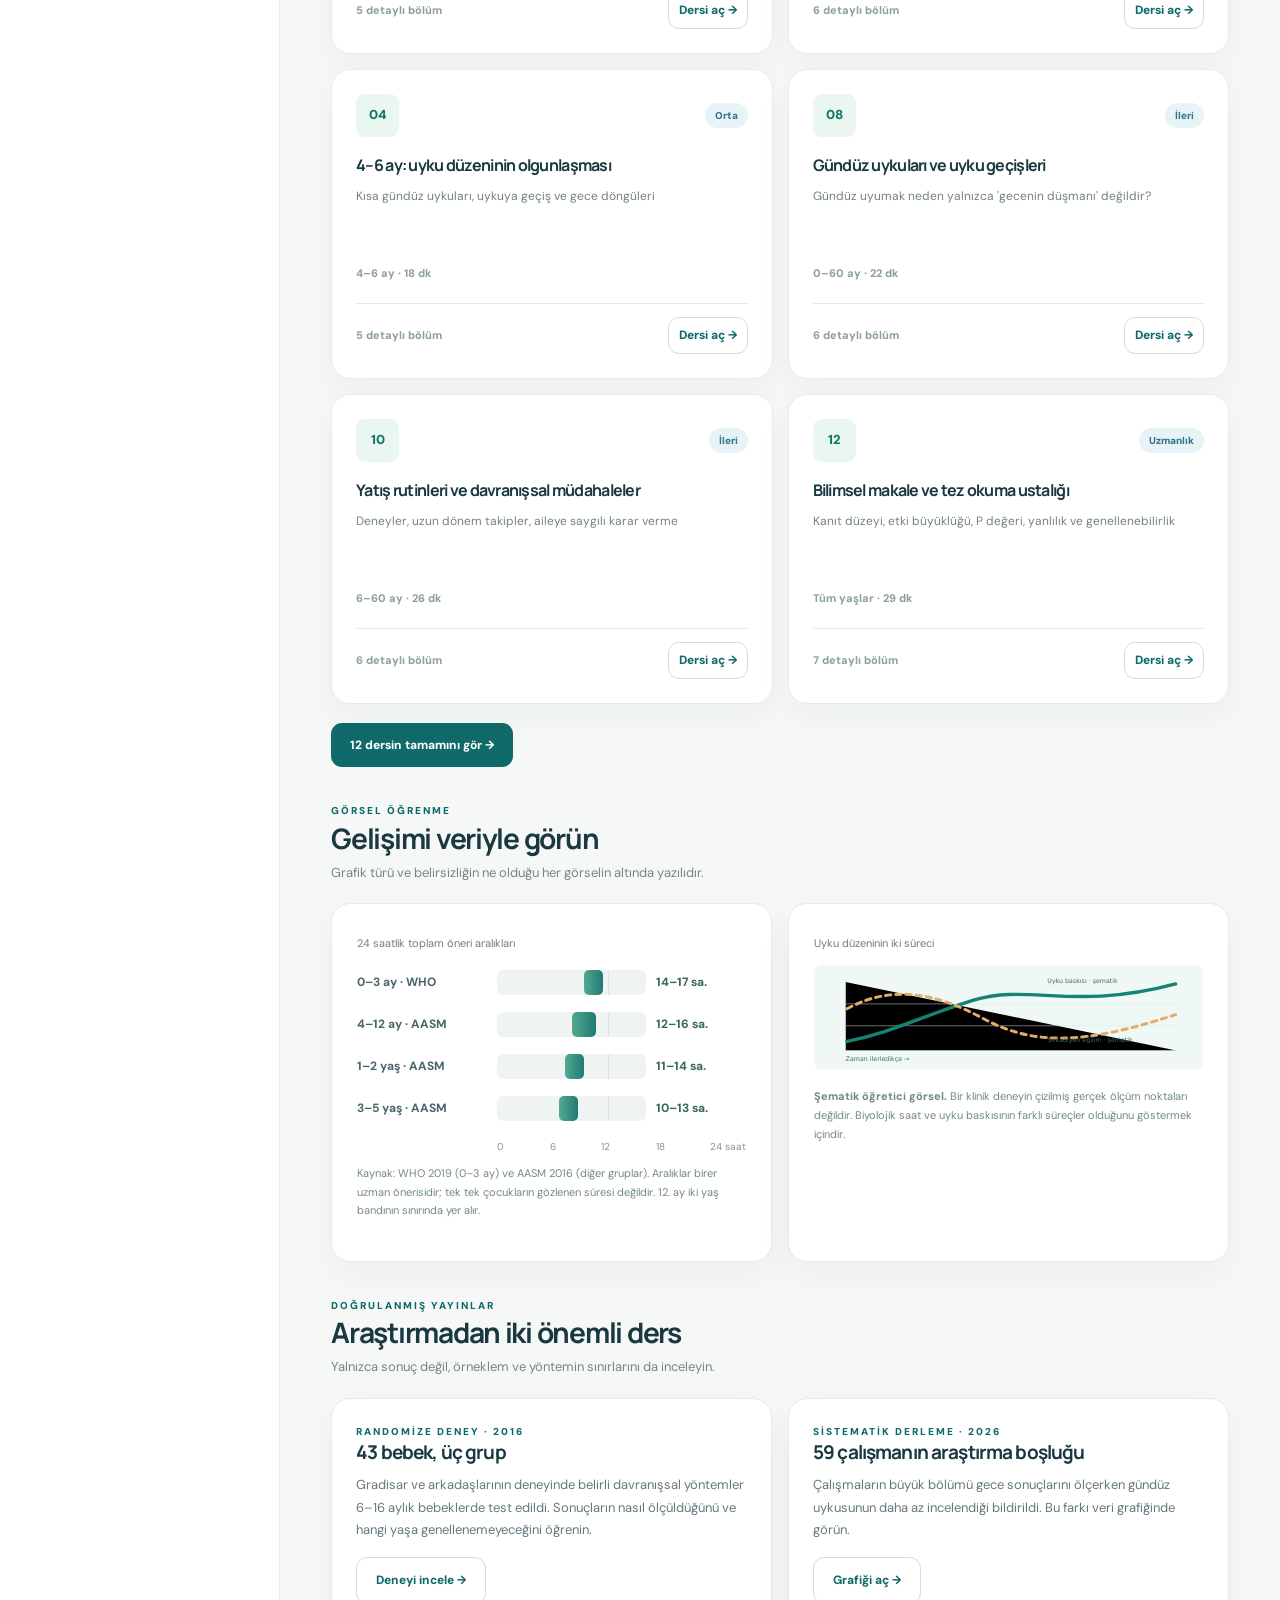
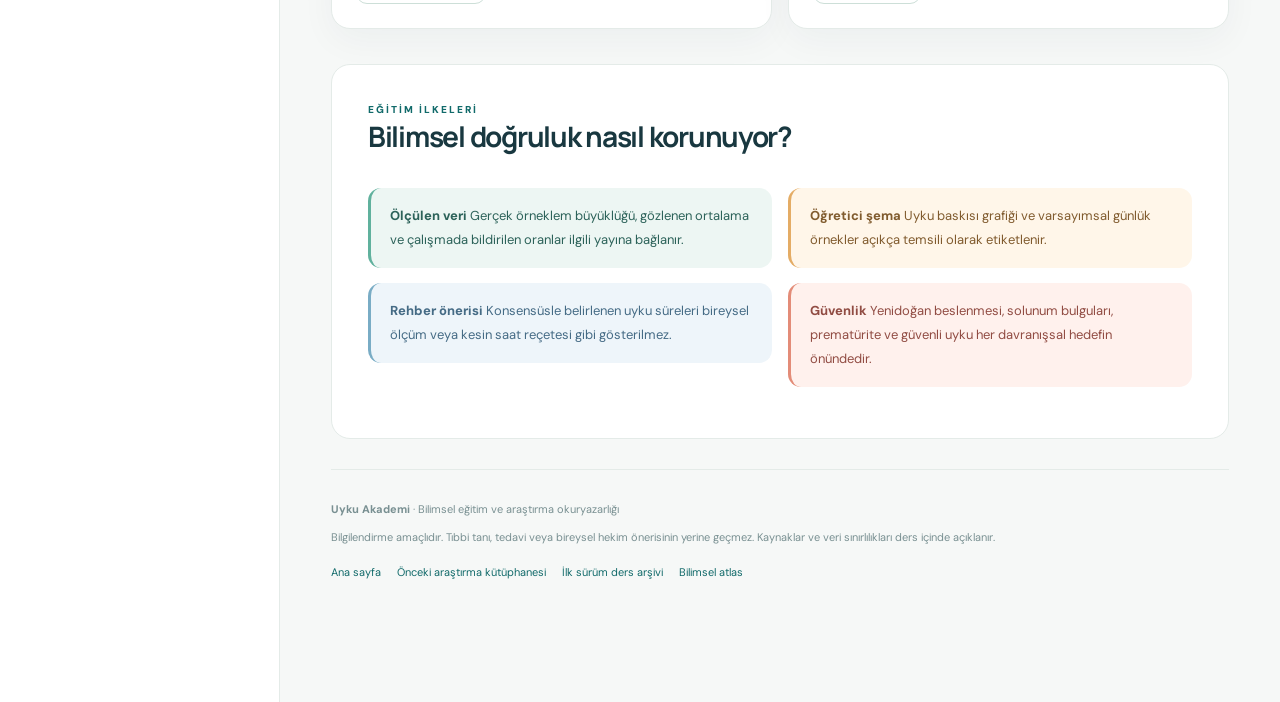
==== commit 47e105fc: "Expose previous lessons as preserved archive in new academy" ====
--- a/akademi.html
+++ b/akademi.html
@@ -15,7 +15,7 @@
 <header class="site-header">
  <div class="header-inner">
   <a class="brand" href="index.html" aria-label="Uyku Akademi ana sayfa"><span class="brand-emblem" aria-hidden="true">☾</span><span><strong>Uyku Akademi</strong><small>BİLİMSEL EĞİTİM KAMPÜSÜ</small></span></a>
-  <nav class="header-links" aria-label="Diğer sayfalar"><a href="index.html">Ana sayfa</a><a href="yas-egitimi.html">0–60 ay rehberi</a><a href="atlas.html">Grafik atlası</a><a href="danisma.html">Uyku danışma</a></nav>
+  <nav class="header-links" aria-label="Diğer sayfalar"><a href="index.html">Ana sayfa</a><a href="yas-egitimi.html">0–60 ay rehberi</a><a href="atlas.html">Grafik atlası</a><a href="danisma.html">Uyku danışma</a><a href="eski-egitim.html">Önceki dersler</a></nav>
   <button class="mobile-menu btn-icon" id="menuToggle" type="button" aria-controls="sidePanel" aria-expanded="false" aria-label="Eğitim menüsünü aç">☰</button>
  </div>
 </header>
@@ -57,7 +57,7 @@
    <div class="topbar-actions"><button type="button" id="printPage" class="text-action" title="Görünen bölümü yazdır">⎙ Yazdır</button><a class="text-action" href="https://github.com/Serdarza/uyku-akademi" target="_blank" rel="noopener noreferrer">Kaynak kod ↗</a></div>
   </div>
   <div id="content" aria-live="polite"></div>
-  <footer class="footer"><div><strong>Uyku Akademi</strong> · Bilimsel eğitim ve araştırma okuryazarlığı</div><p>Bilgilendirme amaçlıdır. Tıbbi tanı, tedavi veya bireysel hekim önerisinin yerine geçmez. Kaynaklar ve veri sınırlılıkları ders içinde açıklanır.</p><div class="footer-links"><a href="index.html">Ana sayfa</a><a href="makale-akademisi.html">Önceki araştırma kütüphanesi</a><a href="atlas.html">Bilimsel atlas</a></div></footer>
+  <footer class="footer"><div><strong>Uyku Akademi</strong> · Bilimsel eğitim ve araştırma okuryazarlığı</div><p>Bilgilendirme amaçlıdır. Tıbbi tanı, tedavi veya bireysel hekim önerisinin yerine geçmez. Kaynaklar ve veri sınırlılıkları ders içinde açıklanır.</p><div class="footer-links"><a href="index.html">Ana sayfa</a><a href="makale-akademisi.html">Önceki araştırma kütüphanesi</a><a href="eski-egitim.html">İlk sürüm ders arşivi</a><a href="atlas.html">Bilimsel atlas</a></div></footer>
  </main>
 </div>
 <div class="mobile-bottom" aria-label="Hızlı erişim">
